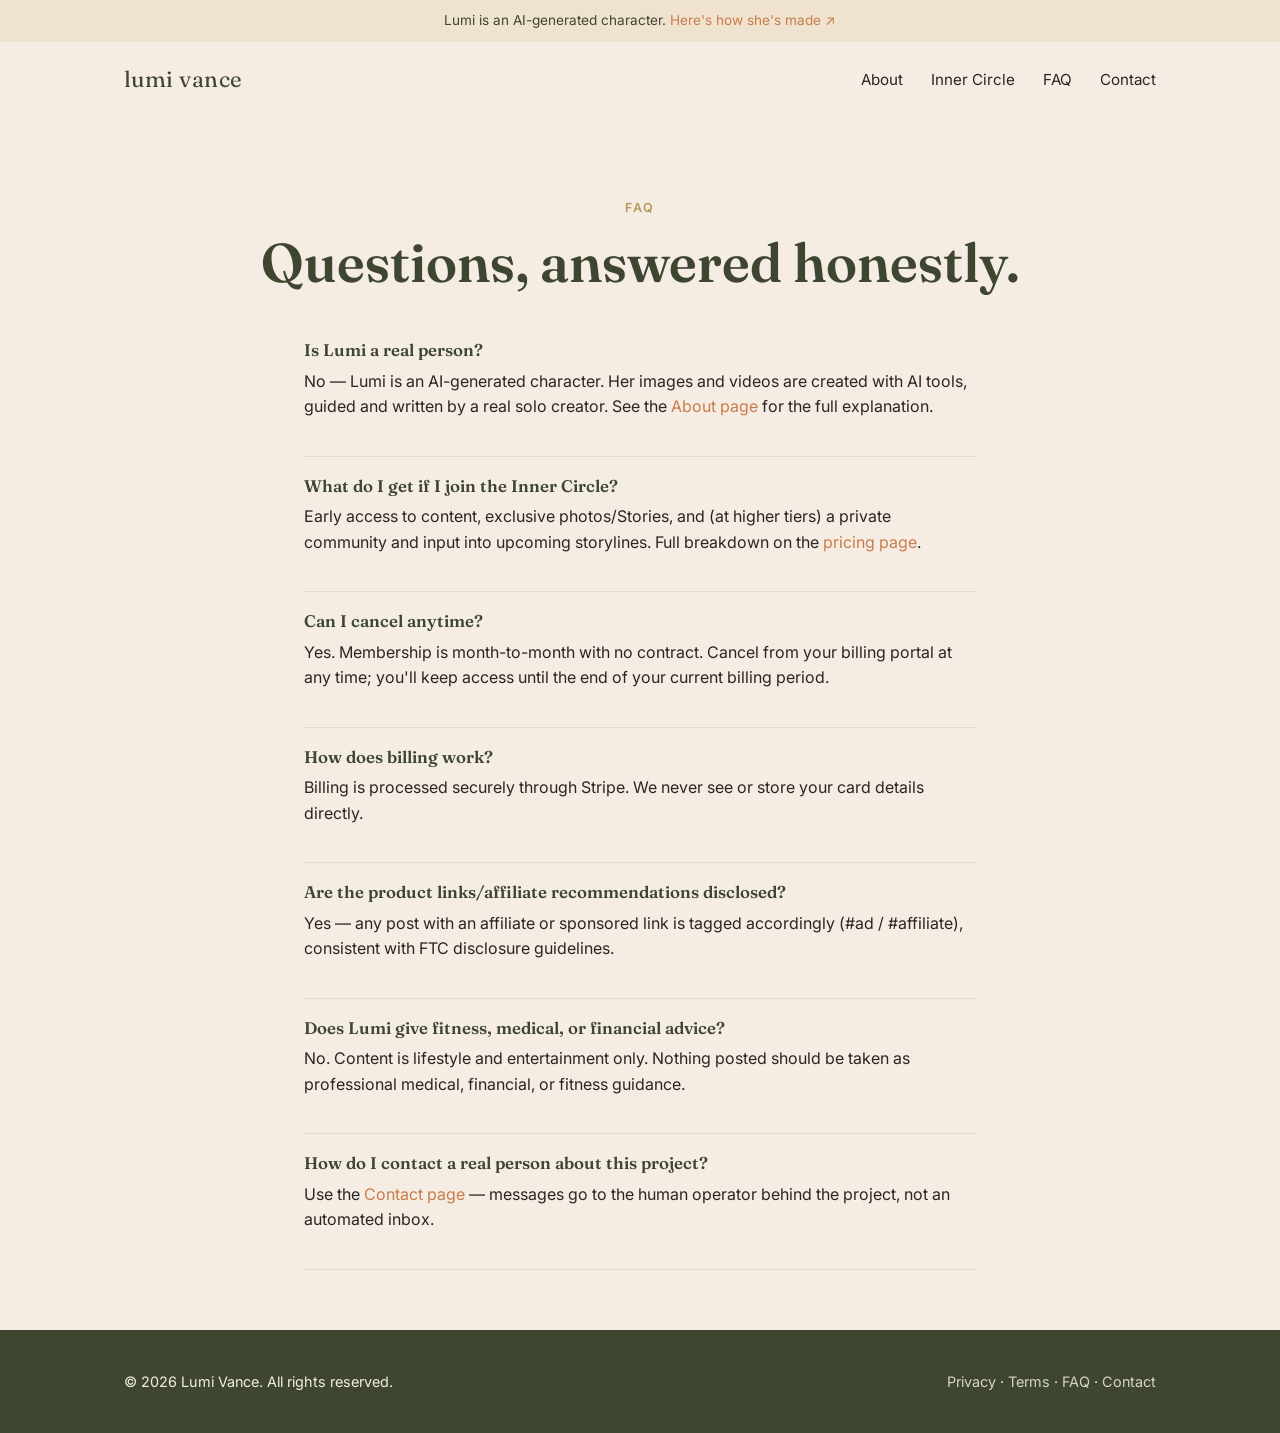
==== faq.html @ 3e4dc476 "Launch Lumi Vance marketing site Static site: landing, pricing, about, FAQ, contact, privacy, terms," ====
<!doctype html>
<html lang="en">
<head>
<meta charset="UTF-8">
<meta name="viewport" content="width=device-width, initial-scale=1.0">
<title>FAQ — Lumi Vance</title>
<meta name="description" content="Answers about the Lumi Vance project — AI disclosure, membership, billing, and cancellation.">
<meta property="og:title" content="FAQ — Lumi Vance">
<meta property="og:description" content="Answers about the Lumi Vance project — AI disclosure, membership, billing, and cancellation.">
<meta property="og:type" content="website">
<meta name="theme-color" content="#F5EDE3">
<link rel="icon" href="data:image/svg+xml,%3Csvg xmlns='http://www.w3.org/2000/svg' viewBox='0 0 100 100'%3E%3Crect width='100' height='100' rx='22' fill='%23C97B4A'/%3E%3Ctext x='50' y='70' font-size='54' text-anchor='middle' fill='%23F5EDE3' font-family='Georgia, serif'%3Elv%3C/text%3E%3C/svg%3E">
<link rel="preconnect" href="https://fonts.googleapis.com">
<link href="https://fonts.googleapis.com/css2?family=Fraunces:wght@500;600&family=Inter:wght@400;500;600&display=swap" rel="stylesheet">
<link rel="stylesheet" href="styles.css">
</head>
<body>

<div class="disclosure-banner">Lumi is an AI-generated character. <a href="about.html#how-she-is-made">Here's how she's made ↗</a></div>

<header class="site-header">
  <div class="logo">lumi vance</div>
  <nav class="site-nav">
    <a href="about.html">About</a>
    <a href="pricing.html">Inner Circle</a>
    <a href="faq.html">FAQ</a>
    <a href="contact.html">Contact</a>
  </nav>
</header>

<main>
  <section class="hero" style="padding-bottom:0;">
    <div class="container">
      <div class="eyebrow">FAQ</div>
      <h1>Questions, answered honestly.</h1>
    </div>
  </section>

  <section class="container" style="max-width:720px;">
    <div class="faq-item">
      <h3>Is Lumi a real person?</h3>
      <p>No — Lumi is an AI-generated character. Her images and videos are created with AI tools, guided and written by a real solo creator. See the <a href="about.html#how-she-is-made">About page</a> for the full explanation.</p>
    </div>
    <div class="faq-item">
      <h3>What do I get if I join the Inner Circle?</h3>
      <p>Early access to content, exclusive photos/Stories, and (at higher tiers) a private community and input into upcoming storylines. Full breakdown on the <a href="pricing.html">pricing page</a>.</p>
    </div>
    <div class="faq-item">
      <h3>Can I cancel anytime?</h3>
      <p>Yes. Membership is month-to-month with no contract. Cancel from your billing portal at any time; you'll keep access until the end of your current billing period.</p>
    </div>
    <div class="faq-item">
      <h3>How does billing work?</h3>
      <p>Billing is processed securely through Stripe. We never see or store your card details directly.</p>
    </div>
    <div class="faq-item">
      <h3>Are the product links/affiliate recommendations disclosed?</h3>
      <p>Yes — any post with an affiliate or sponsored link is tagged accordingly (#ad / #affiliate), consistent with FTC disclosure guidelines.</p>
    </div>
    <div class="faq-item">
      <h3>Does Lumi give fitness, medical, or financial advice?</h3>
      <p>No. Content is lifestyle and entertainment only. Nothing posted should be taken as professional medical, financial, or fitness guidance.</p>
    </div>
    <div class="faq-item">
      <h3>How do I contact a real person about this project?</h3>
      <p>Use the <a href="contact.html">Contact page</a> — messages go to the human operator behind the project, not an automated inbox.</p>
    </div>
  </section>
</main>

<footer class="site-footer">
  <div class="container">
    <div>© 2026 Lumi Vance. All rights reserved.</div>
    <div>
      <a href="privacy.html">Privacy</a> ·
      <a href="terms.html">Terms</a> ·
      <a href="faq.html">FAQ</a> ·
      <a href="contact.html">Contact</a>
    </div>
  </div>
</footer>

</body>
</html>
---- styles.css ----
/* Lumi Vance — shared site styles. Palette + type from docs/03-brand-concepts.md */
:root {
  --terracotta: #C97B4A;
  --cream: #F5EDE3;
  --olive: #3E4630;
  --ink: #2A2620;
  --gold: #B8965A;
  --white: #FFFFFF;
  --max-width: 1080px;
}

* { box-sizing: border-box; }

body {
  margin: 0;
  background: var(--cream);
  color: var(--ink);
  font-family: 'Inter', system-ui, sans-serif;
  line-height: 1.6;
  -webkit-font-smoothing: antialiased;
}

h1, h2, h3, .brand-word {
  font-family: 'Fraunces', Georgia, serif;
  font-weight: 600;
  color: var(--olive);
  line-height: 1.15;
  margin: 0 0 0.5em;
}

h1 { font-size: clamp(2.2rem, 5vw, 3.4rem); }
h2 { font-size: clamp(1.6rem, 3vw, 2.2rem); }
p { margin: 0 0 1em; }

a { color: var(--terracotta); text-decoration: none; }
a:hover { text-decoration: underline; }

.container {
  max-width: var(--max-width);
  margin: 0 auto;
  padding: 0 24px;
}

header.site-header {
  display: flex;
  align-items: center;
  justify-content: space-between;
  padding: 20px 24px;
  max-width: var(--max-width);
  margin: 0 auto;
}

.logo {
  font-family: 'Fraunces', serif;
  font-size: 1.4rem;
  color: var(--olive);
  letter-spacing: 0.02em;
}

nav.site-nav a {
  color: var(--ink);
  margin-left: 24px;
  font-size: 0.95rem;
}

nav.site-nav a:hover { color: var(--terracotta); }

.btn {
  display: inline-block;
  background: var(--terracotta);
  color: var(--white);
  padding: 12px 28px;
  border-radius: 999px;
  font-weight: 600;
  font-size: 0.95rem;
  transition: opacity 0.15s ease;
}

.btn:hover { opacity: 0.88; text-decoration: none; }

.btn-outline {
  background: transparent;
  border: 1.5px solid var(--olive);
  color: var(--olive);
}

.hero {
  text-align: center;
  padding: 80px 24px 60px;
}

.hero .eyebrow {
  text-transform: uppercase;
  letter-spacing: 0.14em;
  font-size: 0.78rem;
  color: var(--gold);
  font-weight: 600;
  margin-bottom: 14px;
}

.hero p.subhead {
  max-width: 560px;
  margin: 0 auto 28px;
  font-size: 1.1rem;
  color: #55503f;
}

section { padding: 56px 0; }

.card-grid {
  display: grid;
  grid-template-columns: repeat(auto-fit, minmax(240px, 1fr));
  gap: 24px;
}

.card {
  background: var(--white);
  border-radius: 16px;
  padding: 28px;
  box-shadow: 0 1px 3px rgba(62,70,48,0.08);
}

.pricing-card {
  background: var(--white);
  border-radius: 20px;
  padding: 32px;
  text-align: left;
  box-shadow: 0 1px 3px rgba(62,70,48,0.08);
  display: flex;
  flex-direction: column;
}

.pricing-card.featured {
  border: 2px solid var(--terracotta);
  transform: translateY(-8px);
}

.price {
  font-family: 'Fraunces', serif;
  font-size: 2.4rem;
  color: var(--olive);
  margin: 8px 0 4px;
}

.price span { font-size: 1rem; color: #7a7462; font-family: 'Inter', sans-serif; }

.pricing-card ul {
  list-style: none;
  padding: 0;
  margin: 20px 0;
  flex-grow: 1;
}

.pricing-card li {
  padding: 8px 0;
  border-top: 1px solid #eee3d4;
  font-size: 0.95rem;
}

.pricing-card li:first-child { border-top: none; }

.faq-item {
  padding: 20px 0;
  border-bottom: 1px solid #e6dbc8;
}

.faq-item h3 { font-size: 1.05rem; margin-bottom: 8px; }

footer.site-footer {
  background: var(--olive);
  color: var(--cream);
  padding: 40px 24px;
  margin-top: 60px;
}

footer.site-footer a { color: var(--cream); opacity: 0.85; }
footer.site-footer .container {
  display: flex;
  flex-wrap: wrap;
  justify-content: space-between;
  gap: 20px;
  font-size: 0.9rem;
}

.disclosure-banner {
  background: #EFE3D0;
  color: var(--olive);
  text-align: center;
  font-size: 0.85rem;
  padding: 10px 16px;
}

.legal-content h2 { margin-top: 1.6em; }
.legal-content { max-width: 720px; }

@media (max-width: 640px) {
  header.site-header { flex-direction: column; gap: 12px; }
  nav.site-nav a { margin: 0 10px; }
}
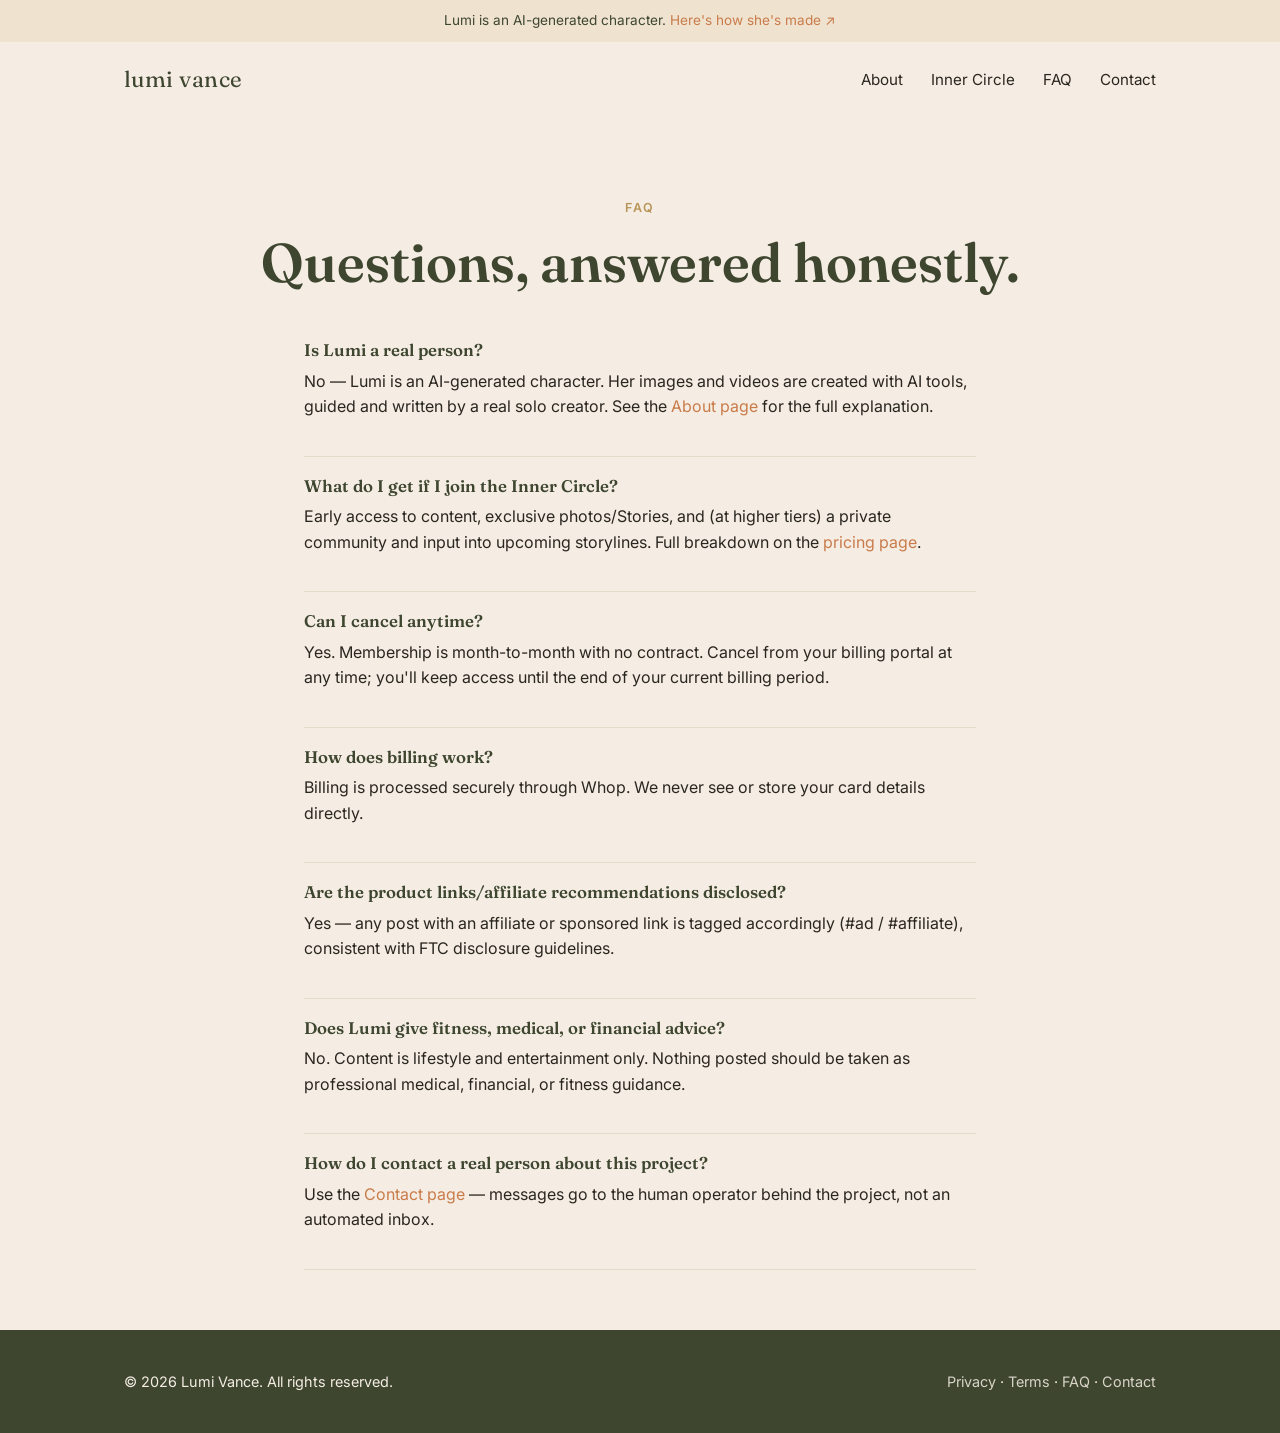
==== commit d82ec798: "Fill legal details, switch payments to Whop, working contact form, waitlist buttons Co-Authored-By: " ====
--- a/faq.html
+++ b/faq.html
@@ -51,7 +51,7 @@
     </div>
     <div class="faq-item">
       <h3>How does billing work?</h3>
-      <p>Billing is processed securely through Stripe. We never see or store your card details directly.</p>
+      <p>Billing is processed securely through Whop. We never see or store your card details directly.</p>
     </div>
     <div class="faq-item">
       <h3>Are the product links/affiliate recommendations disclosed?</h3>
